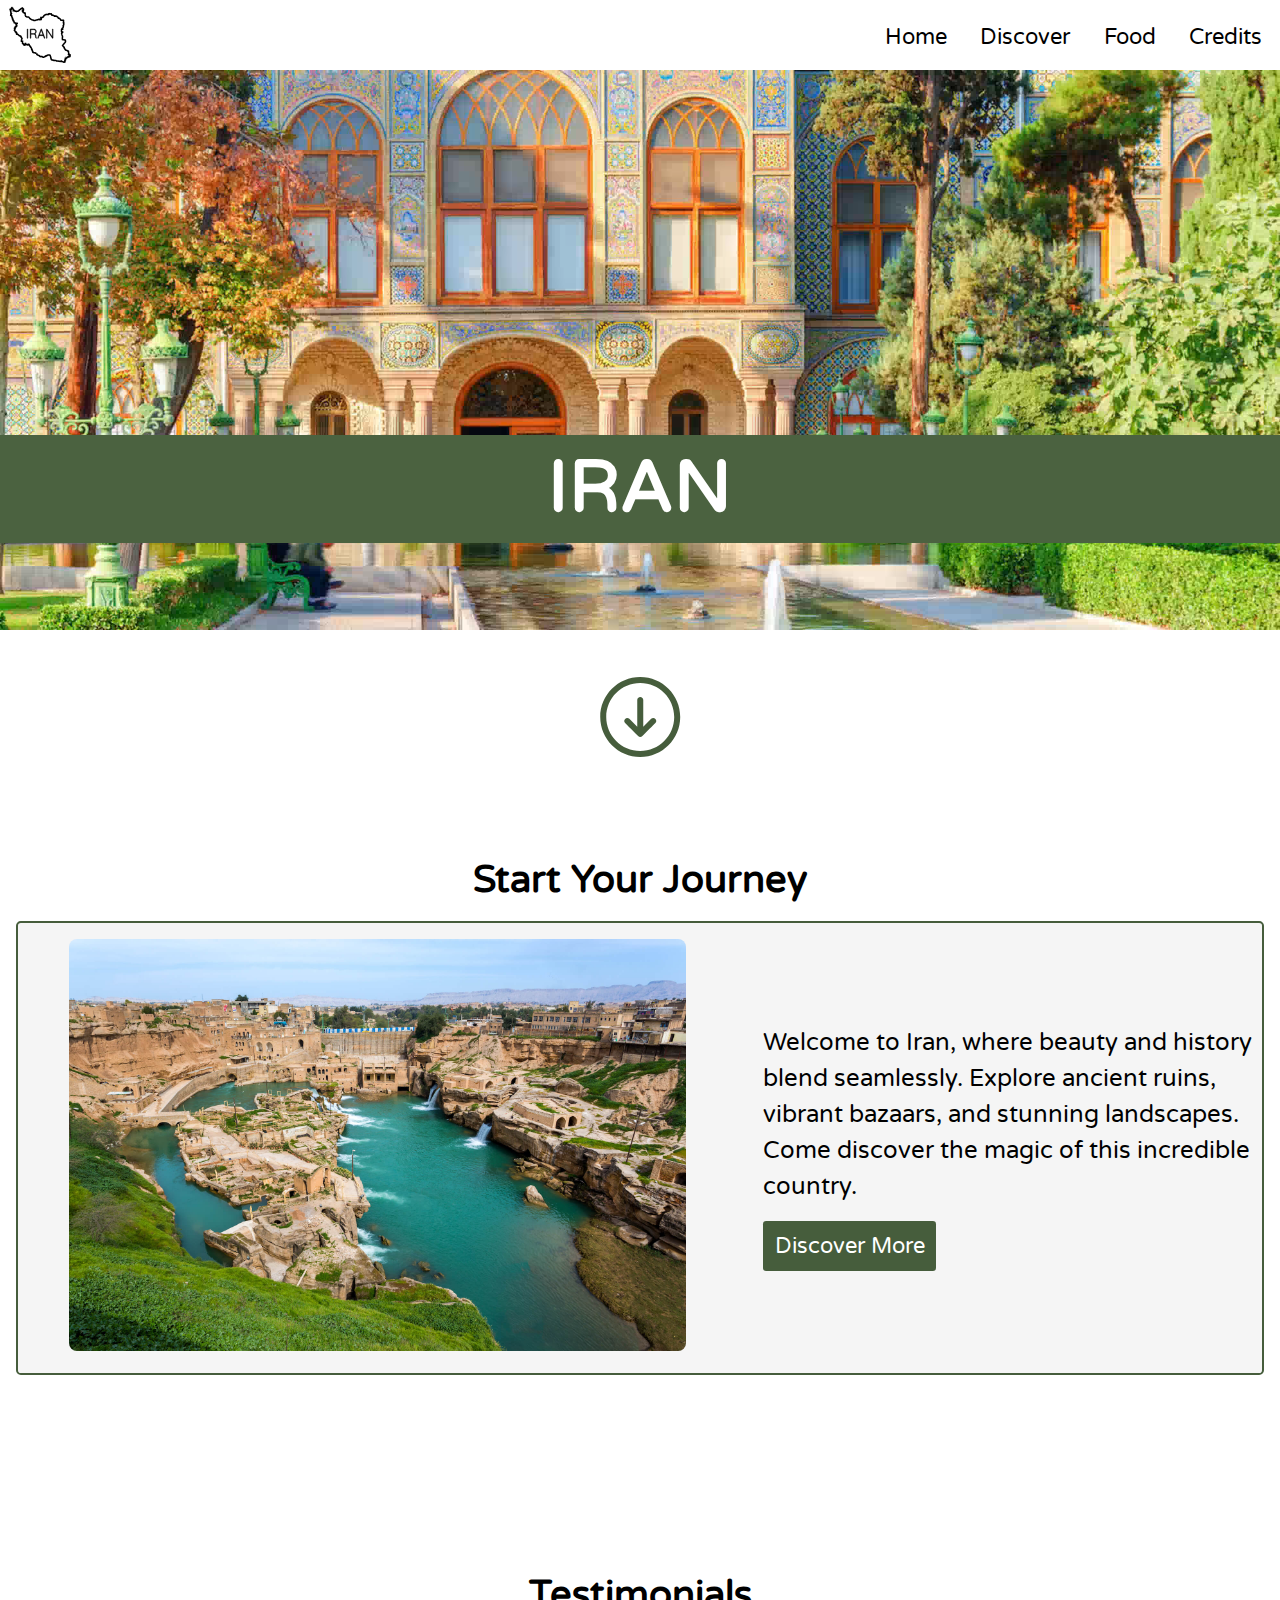
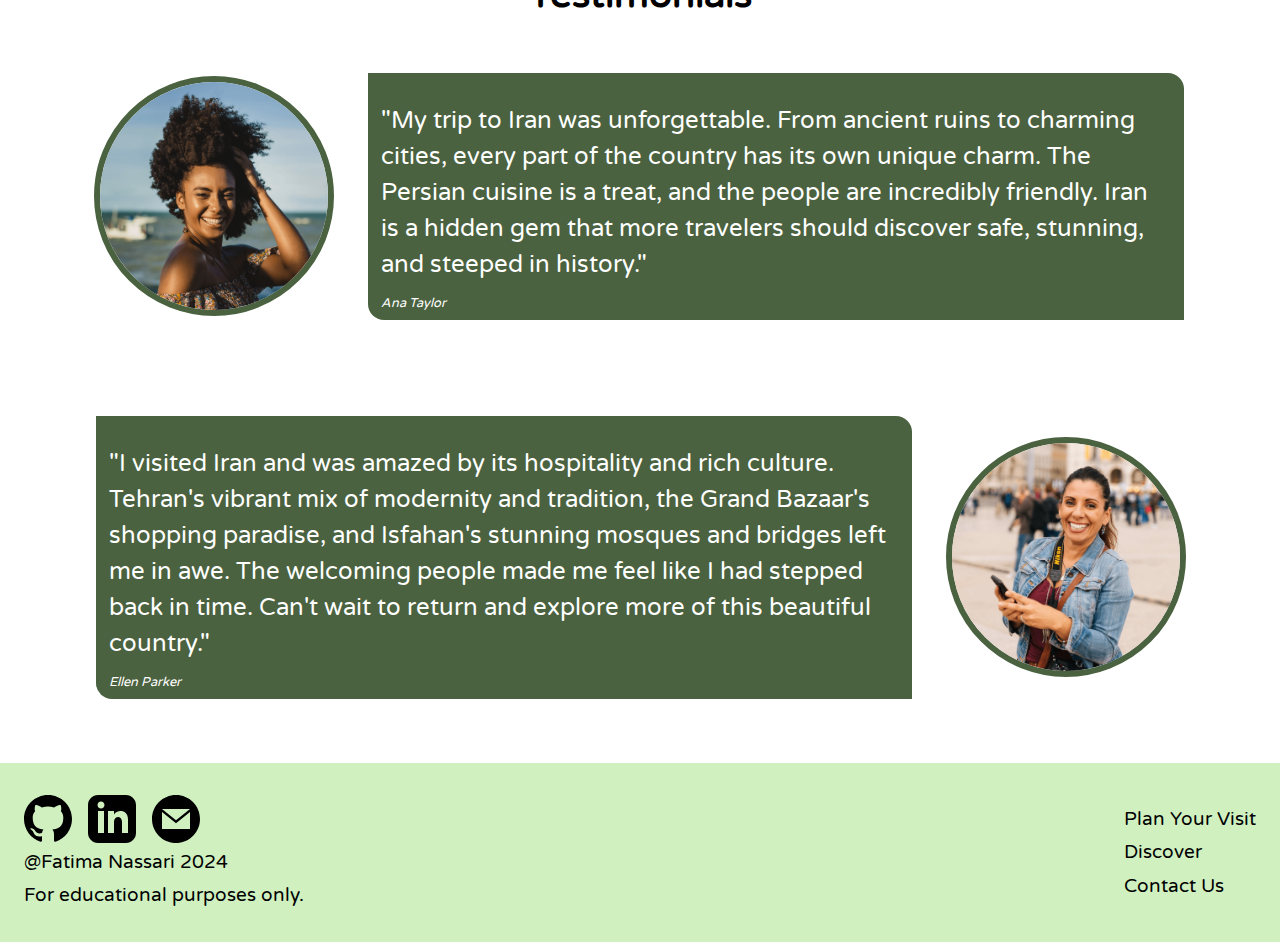
==== index.html @ c4d923c9 "Added styles to different sections" ====
<!DOCTYPE html>
<html lang="en">
    <head>
        <meta charset="UTF-8" />
        <meta name="viewport" content="width=device-width, initial-scale=1.0" />
        <link rel="preconnect" href="https://fonts.googleapis.com" />
        <link rel="preconnect" href="https://fonts.gstatic.com" crossorigin />
        <link
            href="https://fonts.googleapis.com/css2?family=Varela+Round&display=swap"
            rel="stylesheet"
        />

        <link
            rel="apple-touch-icon"
            sizes="180x180"
            href="/apple-touch-icon.png"
        />
        <link
            rel="icon"
            type="image/png"
            sizes="32x32"
            href="/favicon-32x32.png"
        />
        <link
            rel="icon"
            type="image/png"
            sizes="16x16"
            href="/favicon-16x16.png"
        />
        <link rel="manifest" href="/site.webmanifest" />
        <link rel="mask-icon" href="/safari-pinned-tab.svg" color="#000000" />
        <meta name="msapplication-TileColor" content="#da532c" />
        <meta name="theme-color" content="#ffffff" />

        <link rel="stylesheet" href="styles/normalize-fwd.css" />
        <link rel="stylesheet" href="styles/general.css" />
        <link rel="stylesheet" href="styles/style.css" />
        <script src="scripts/script.js " defer></script>
        <title>Iran</title>
    </head>
    <body>
        <header>
            <img src="iran-map-v2.svg" alt="iran map" />
            <nav>
                <button id="menu-toggle">
                    <svg
                        xmlns="http://www.w3.org/2000/svg"
                        width="24"
                        height="24"
                        viewBox="0 0 24 24"
                    >
                        <title>Menu Icon</title>
                        <path
                            d="M12 2c5.514 0 10 4.486 10 10s-4.486 10-10 10-10-4.486-10-10 4.486-10 10-10zm0-2c-6.627 0-12 5.373-12 12s5.373 12 12 12 12-5.373 12-12-5.373-12-12-12zm6 17h-12v-2h12v2zm0-4h-12v-2h12v2zm0-4h-12v-2h12v2z"
                        />
                    </svg>
                </button>
                <ul id="nav-menu">
                    <li><a href="index.html">Home</a></li>
                    <li><a href="discover.html">Discover</a></li>
                    <li><a href="food.html">Food</a></li>
                    <li><a href="credits.html">Credits</a></li>
                </ul>
            </nav>
        </header>
        <main>
            <section class="hero hero-section">
                <h1>IRAN</h1>
                <!-- <img
                    src="media/golestan-palace-resized.jpeg"
                    alt="Golestan palace in Tehran"
                    class="hero-img"
                /> -->
                <video loop autoplay class="hero-media hero-video">
                    <source type="video/mp4" src="media/hero-video.mp4" />
                </video>
                <a href="#summary-section" class="hero-link">
                    <svg
                        clip-rule="evenodd"
                        fill-rule="evenodd"
                        stroke-linejoin="round"
                        stroke-miterlimit="2"
                        viewBox="0 0 24 24"
                        xmlns="http://www.w3.org/2000/svg"
                    >
                        <path
                            d="m2.009 11.998c0-5.518 4.48-9.998 9.998-9.998s9.998 4.48 9.998 9.998c0 5.517-4.48 9.997-9.998 9.997s-9.998-4.48-9.998-9.997zm1.5 0c0 4.69 3.808 8.497 8.498 8.497s8.498-3.807 8.498-8.497-3.808-8.498-8.498-8.498-8.498 3.808-8.498 8.498zm4.716 1.528s1.505 1.501 3.259 3.254c.146.147.338.22.53.22s.384-.073.53-.22c1.754-1.752 3.258-3.254 3.258-3.254.145-.145.217-.335.217-.526 0-.192-.074-.384-.221-.53-.292-.293-.766-.295-1.057-.004l-1.977 1.977v-6.693c0-.414-.336-.75-.75-.75s-.75.336-.75.75v6.693l-1.979-1.978c-.289-.289-.761-.287-1.054.006-.147.147-.221.339-.222.53 0 .191.071.38.216.525z"
                            fill-rule="nonzero"
                        />
                    </svg>
                </a>
            </section>

            <section class="summary-section" id="summary-section">
                <h2>Start Your Journey</h2>
                <article class="introduction">
                    <figure>
                        <img
                            src="media/shushtar-resized.jpeg"
                            alt="Shushtar city in Iran"
                        />
                        <figcaption>
                            <p>
                                Welcome to Iran, where beauty and history blend
                                seamlessly. Explore ancient ruins, vibrant
                                bazaars, and stunning landscapes. Come discover
                                the magic of this incredible country.
                            </p>
                            <a href="discover.html">Discover More</a>
                        </figcaption>
                    </figure>
                </article>
            </section>

            <section class="testimonial-section">
                <h2>Testimonials</h2>
                <article>
                    <img
                        src="media/happy-tourist-near-sea-resized.png"
                        alt="A happy girl with curly black hair near the sea"
                    />
                    <blockquote>
                        <p>
                            "My trip to Iran was unforgettable. From ancient
                            ruins to charming cities, every part of the country
                            has its own unique charm. The Persian cuisine is a
                            treat, and the people are incredibly friendly. Iran
                            is a hidden gem that more travelers should discover
                            safe, stunning, and steeped in history."
                        </p>
                        <cite>Ana Taylor</cite>
                    </blockquote>
                </article>
                <article class="second-testimonial">
                    <img
                        src="media/smiling-woman-resized.png"
                        alt="Smiling woman holding her phone"
                    />
                    <blockquote>
                        <p>
                            "I visited Iran and was amazed by its hospitality
                            and rich culture. Tehran's vibrant mix of modernity
                            and tradition, the Grand Bazaar's shopping paradise,
                            and Isfahan's stunning mosques and bridges left me
                            in awe. The welcoming people made me feel like I had
                            stepped back in time. Can't wait to return and
                            explore more of this beautiful country."
                        </p>
                        <cite>Ellen Parker</cite>
                    </blockquote>
                </article>
            </section>
        </main>
        <footer>
            <div class="icons-copy-right">
                <div class="icons">
                    <svg
                        class="icon"
                        xmlns="http://www.w3.org/2000/svg"
                        width="24"
                        height="24"
                        viewBox="0 0 24 24"
                    >
                        <path
                            d="M12 0c-6.626 0-12 5.373-12 12 0 5.302 3.438 9.8 8.207 11.387.599.111.793-.261.793-.577v-2.234c-3.338.726-4.033-1.416-4.033-1.416-.546-1.387-1.333-1.756-1.333-1.756-1.089-.745.083-.729.083-.729 1.205.084 1.839 1.237 1.839 1.237 1.07 1.834 2.807 1.304 3.492.997.107-.775.418-1.305.762-1.604-2.665-.305-5.467-1.334-5.467-5.931 0-1.311.469-2.381 1.236-3.221-.124-.303-.535-1.524.117-3.176 0 0 1.008-.322 3.301 1.23.957-.266 1.983-.399 3.003-.404 1.02.005 2.047.138 3.006.404 2.291-1.552 3.297-1.23 3.297-1.23.653 1.653.242 2.874.118 3.176.77.84 1.235 1.911 1.235 3.221 0 4.609-2.807 5.624-5.479 5.921.43.372.823 1.102.823 2.222v3.293c0 .319.192.694.801.576 4.765-1.589 8.199-6.086 8.199-11.386 0-6.627-5.373-12-12-12z"
                        />
                    </svg>
                    <svg
                        class="icon"
                        xmlns="http://www.w3.org/2000/svg"
                        width="24"
                        height="24"
                        viewBox="0 0 24 24"
                    >
                        <path
                            d="M19 0h-14c-2.761 0-5 2.239-5 5v14c0 2.761 2.239 5 5 5h14c2.762 0 5-2.239 5-5v-14c0-2.761-2.238-5-5-5zm-11 19h-3v-11h3v11zm-1.5-12.268c-.966 0-1.75-.79-1.75-1.764s.784-1.764 1.75-1.764 1.75.79 1.75 1.764-.783 1.764-1.75 1.764zm13.5 12.268h-3v-5.604c0-3.368-4-3.113-4 0v5.604h-3v-11h3v1.765c1.396-2.586 7-2.777 7 2.476v6.759z"
                        />
                    </svg>
                    <svg
                        class="icon"
                        xmlns="http://www.w3.org/2000/svg"
                        width="24"
                        height="24"
                        viewBox="0 0 24 24"
                    >
                        <path
                            d="M12 .02c-6.627 0-12 5.373-12 12s5.373 12 12 12 12-5.373 12-12-5.373-12-12-12zm6.99 6.98l-6.99 5.666-6.991-5.666h13.981zm.01 10h-14v-8.505l7 5.673 7-5.672v8.504z"
                        />
                    </svg>
                </div>

                <p>@Fatima Nassari 2024</p>
                <p>For educational purposes only.</p>
            </div>
            <nav class="footer-nav">
                <ul>
                    <li>
                        <a href="https://www.expedia.ca/" target="_blank"
                            >Plan Your Visit</a
                        >
                    </li>
                    <li><a href="discover.html">Discover</a></li>
                    <li><a href="discover.html#contact-us">Contact Us</a></li>
                </ul>
            </nav>
        </footer>
    </body>
</html>
---- styles/general.css ----
/* -----------------------Colors--------------------- */
/* 
#025920
#F2E74B
#465D3C
 */

/* ---------------------general styles----------------- */
body {
    font-family: "Varela Round", sans-serif;
    line-height: 1.5;
}

h1 {
    font-size: 3rem;
    font-weight: 800;
}

h2 {
    font-size: 1.5rem;
    font-weight: 700;
    text-align: center;
    margin-bottom: 2rem;
}

h3 {
    font-size: 1.1rem;
    font-weight: 700;
}
p {
    font-size: 1rem;
    font-weight: 400;
}

li {
    list-style: none;
}

figcaption {
    font-size: 0.9rem;
}

@media (min-width: 50em) {
    h1 {
        font-size: 4.5rem;
        font-weight: 900;
    }

    h2 {
        font-size: 2.4rem;
        margin-bottom: 3rem;
    }

    h3 {
        font-size: 2rem;
    }

    p {
        font-size: 1.5rem;
        font-weight: 500;
    }

    figcaption {
        font-size: 1.4rem;
    }
}

/* --------------------------Links------------------------ */
a {
    text-decoration: none;
    color: black;
}
a:visited {
    color: black;
}

a:hover {
    background-color: #d0f0c0;
}

a:focus {
    border: 0.1rem solid black;
}

/* -------------------------Form-------------------------- */
form {
    display: flex;
    gap: 0.5rem;
    flex-direction: column;
    width: 70%;
    align-items: center;
    margin: 0 auto;
}

label,
input,
textarea {
    display: block;
}

@media (min-width: 50em) {
    form {
        width: 100%;
    }
    label,
    input,
    textarea {
        width: 30rem;
    }
}
/* --------------------------Header----------------------- */
header {
    display: flex;
    justify-content: space-between;
    align-items: center;
    padding: 0.2rem 0.5rem;
}
header p {
    z-index: 999;
}

header img {
    width: 2.5rem;
    height: 2.5rem;
}
#menu-toggle {
    border: 0;
    background-color: white;
}

/* #nav-menu {
    display: none;
    height: 0;
    overflow: hidden;
    padding-left: 0;
    padding-right: 0.5rem;
    transition: height 0.5s ease;
}

#nav-menu.toggled {
    display: block;
    position: absolute;
    text-align: right;
    top: 2.79rem;
    height: 6.5rem;
    left: 0;
    right: 0;
    width: 100%;
    z-index: 200;
    background-color: white;
} */

#nav-menu {
    position: fixed;
    right: -100%;
    top: 1.85rem;
    transition: right 0.3s ease;
    padding: 0 0.3rem;
}

#menu-toggle svg {
    border: 1px;
}

#nav-menu.toggled {
    right: 0;
    background-color: white;
    z-index: 200;
}

#nav-menu li {
    margin-bottom: 0.3rem;
}

@media (min-width: 50em) {
    #menu-toggle {
        display: none;
    }

    #nav-menu {
        display: flex;
        gap: 0.5rem;
        position: absolute;
        top: 0;
        right: 0;
        padding: 0.3rem;
    }

    #nav-menu a {
        font-size: 1.4rem;
        padding: 0.4rem 0.8rem;
        /* border: 0.1rem solid black; */
        border-radius: 5%;
    }

    header img {
        width: 4rem;
        height: 4rem;
    }
}

/* ------------------------Hero Section------------- */
.hero {
    position: relative;
}

/* -------------------------Footer------------------- */
footer {
    display: flex;
    padding: 1rem 0.5rem;
    justify-content: space-between;
    align-items: center;
    gap: 0.5rem;
    background-color: #d0f0c0;
    font-size: 1rem;
}
.icons {
    display: flex;
    gap: 0.5rem;
}

.icons-copy-right {
    display: flex;
    flex-direction: column;
    gap: 0.3rem;
}

.icons-copy-right p {
    margin: 0;
}

.footer-nav ul {
    margin: 0;
    padding-left: 0;
    display: flex;
    flex-direction: column;
    gap: 0.3rem;
}

@media (min-width: 50em) {
    footer {
        padding: 2rem 1.5rem;
        font-size: 1.2rem;
    }
    footer p {
        font-size: 1.2rem;
    }
    .icons {
        gap: 1rem;
    }

    .icon {
        width: 3rem;
        height: 3rem;
    }
}
---- styles/style.css ----
/* index.html
 -------------------------------------------------------*/

/* ---------------------general styles----------------- */
body {
}

h1 {
}

p {
}

li {
}

/* --------------------------Links------------------------ */
a {
}

/* ---------------------------Main------------------------- */

/* ------------------Hero-Section----------------- */
.hero-video {
    max-height: 25rem;
    width: 100%;
    object-fit: cover;
}
.hero-section h1 {
    color: white;
    position: absolute;
    left: 0;
    right: 0;
    top: 28%;
    background-color: #4b6240;
    text-align: center;
    z-index: 100;
    backdrop-filter: blur(0.09rem);

    /* background-color: white; */
}
.hero-link {
    display: block;
    width: 30%;
    margin: 2rem auto 3rem;
    text-align: center;
    transition: all 0.5 ease-in-out;
    color: #4b6240;
}

.hero-link svg {
    width: 4rem;
    height: 4rem;
    fill: #465d3c;
}
.hero-link:focus {
    border: none;
}

.hero-link:hover {
    transform: scale(1.3);
    background-color: white;
}

@media (min-width: 25) {
    .hero-section h1 {
        top: 60%;
    }
}
@media (min-width: 50em) {
    .hero-section {
        margin-bottom: 5rem;
    }
    .hero-video {
        max-height: 35rem;
    }

    .hero-section h1 {
        top: 45%;
    }

    .hero-link {
        margin-bottom: 4rem;
    }
    .hero-link svg {
        width: 6rem;
        height: 6rem;
        width: 60%;
    }
}

/* ----------------------Summary-Section----------------- */
.summary-section {
    margin: 2rem auto;
    margin-bottom: 5rem;
    padding: 0 1rem;
}

.summary-section h2 {
    margin-bottom: 0.7rem;
    text-align: center;
}

.introduction {
    background-color: #f5f5f5;
    padding: 0.5rem 0;
    border: 0.15rem solid #465d3c;
    border-radius: 0.3rem;
}

.introduction img {
    display: block;
    object-fit: cover;
    max-height: 20rem;
    border-radius: 0.5rem;
    margin: 0 auto 0.4rem;
}

.introduction a {
    background-color: #465d3c;
    padding: 0.5rem 0.7rem;
    border-radius: 0.2rem;
    color: white;
    width: fit-content;
}

.introduction a:hover {
    background-color: white;
    color: #025920;
}

@media (min-width: 50em) {
    .summary-section {
        margin: 4rem 0 12rem 0;
    }

    .introduction figure {
        display: flex;
        justify-content: space-around;
        align-items: center;
        gap: 2rem;
        margin: 0;
        padding: 0.5rem 0.3rem;
    }

    .introduction img {
        width: 50%;
        max-height: 40rem;
    }
    .introduction figcaption {
        width: 40%;
        display: flex;
        flex-direction: column;
    }

    .introduction p {
        margin: 0;
        margin-bottom: 1rem;
    }
}

/* ---------------------Testimonial-Section--------------- */

.testimonial-section {
    margin: 0 1rem;
}

.testimonial-section h2 {
    margin-bottom: 0.5rem;
}

.testimonial-section article {
    padding: 1rem 0;
    border-radius: 1rem;
    margin: 1rem auto;
}

.testimonial-section img {
    width: 10rem;
    border: #4b6240 0.4rem solid;
    border-radius: 50%;
    display: block;
    margin: 0 auto;
}

.testimonial-section blockquote {
    color: white;
    background-color: #4b6240;
    border-top-right-radius: 1rem;
    border-bottom-left-radius: 1rem;
    padding: 0.4rem 0.8rem;
    font-size: 0.8rem;
    margin: 1rem 0.1rem;
}

.testimonial-section p {
    margin-bottom: 0.7rem;
}

@media (min-width: 50em) {
    .testimonial-section article {
        padding: 1rem;
        display: flex;
        justify-content: space-evenly;
        align-items: center;
        gap: 2rem;
        width: 90%;
        margin-bottom: 2rem;
    }

    .second-testimonial {
        flex-direction: row-reverse;
    }

    .testimonial-section img {
        width: 15rem;
        height: 15rem;
    }
}

/* discover.html
 ------------------------------------------------------------*/
/* ---------------------------Main------------------------- */

/* ------------------Hero-Section----------------- */
.discover-hero {
    margin-bottom: 3rem;
}
.discover-img {
    max-height: 25rem;
    width: 100%;
    object-fit: cover;
    filter: brightness(60%);
}

.discover-text {
    position: absolute;
    left: 0;
    right: 0;
    bottom: 2%;
    color: white;
    z-index: 150;
    text-align: center;
    margin: 0 auto;
}

.discover-text h1 {
    margin-bottom: auto;
    margin-top: 0;
}

.discover-text p {
    margin-top: 0;
    margin-bottom: 0;
}

@media (min-width: 50em) {
    .discover-hero {
        margin-bottom: 9rem;
    }

    .discover-img {
        max-height: 37rem;
    }
    .discover-text {
        text-align: center;
        margin: 0 auto;
    }
}
/* ---------------------Dicover-Destinations--------------- */
.discover-destinations {
    margin-bottom: 2rem;
}
.discover-destinations h2 {
    margin-bottom: 0;
}

.destination-menu {
    width: 70%;
    margin: 0 auto 1.5rem;
}

.destination-menu ul {
    padding-left: 0;
    display: flex;
    justify-content: space-evenly;
    align-items: center;
}
.destination-menu a {
    border: 0.1rem solid black;
    padding: 0.4rem 0.4rem;
    border-radius: 0.3rem;
}

#destination-img {
    display: block;
    padding: 0 1rem;
    max-width: 20rem;
    margin: 2rem auto;
    border-radius: 3%;
}

.discover-destinations article {
    margin: 0 auto;
}

.accordion {
}

.panel {
    display: none;
    overflow: hidden;
}

.discover-figure {
    padding: 1rem;
    border: 0.1rem solid black;
    border-radius: 0.2rem;
    margin-bottom: 1rem;
}

.discover-figure img {
    display: block;
    max-height: 20rem;
    width: 100%;
    object-fit: cover;
    margin: 0 auto 0.5rem;
}

.discover-figure h3 {
    margin-bottom: 0.2rem;
}

@media (min-width: 50em) {
    .discover-destinations h2 {
        margin-bottom: 3rem;
    }

    .destination-menu {
        width: 50%;
        margin: 0 auto 4rem;
        font-size: 1.3rem;
    }

    .destination-menu a {
        padding: 1rem 1.6rem;
        border-radius: 0.5rem;
    }

    #destination-img {
        max-width: 40rem;
    }
}
/* -------------------------Form-Section------------------- */
.contact-us {
    margin: 0 auto;
    padding: 1rem 2rem;
}
.contact-us h2 {
    margin-bottom: 0;
}

/* food.html
 ------------------------------------------------------------*/
/* ---------------------------Main------------------------- */

/* ------------------Hero-Section----------------- */
.food-img {
    max-height: 25rem;
    width: 100%;
    object-fit: cover;
    filter: brightness(50%);
}

.food-hero h1 {
    position: absolute;
    left: 0;
    right: 0;
    bottom: 0;
    text-align: center;
    z-index: 150;
    color: white;
}

@media (min-width: 50em) {
    .food-hero {
        margin-bottom: 9rem;
    }

    .food-img {
        max-height: 37rem;
    }
}

/* ---------------------Dicover-Foods--------------- */
.food-article figure {
    margin-bottom: 1.7rem;
    border-bottom: 0.1rem solid black;
    padding-bottom: 1.3rem;
}

.food-article img {
    transition: all 0.4s ease-in-out;
    display: block;
    max-height: 20rem;
    width: 100%;
    object-fit: cover;
    margin: 0 auto;
    border-radius: 0.5rem;
}

.food-article img:hover {
    transform: scale(1.1);
}

.food-article h3 {
    margin-bottom: 0.2rem;
    margin-top: 0.7rem;
}

/* @media (min-width: 50) {
    .food-article {
        display: grid;
        grid-template-columns: repeat(3, 1fr);
    }
} */

@media (min-width: 50em) {
    .food-article {
        display: grid;
        grid-template-columns: repeat(2, 1fr);
    }

    .food-article figure {
        border-bottom: none;
        background-color: #f5f5f5;
        border: 0.15rem solid #4b6240;
        border-radius: 2%;
        padding: 0.5rem;
    }

    .food-article img {
        max-height: 30rem;
    }
}

@media (min-width: 75em) {
    .food-article {
        display: grid;
        grid-template-columns: repeat(3, 1fr);
    }

    .food-article figure {
        padding: 0.5rem 1rem;
    }
}

/* credits.html ------------------------------------------------------------*/ /* ---------------------------Main------------------------- */ /* ------------------Hero-Section----------------- */
.credits-hero {
    margin-bottom: 3rem;
}
.credits-img {
    max-height: 25rem;
    width: 100%;
    object-fit: cover;
}

.credits-hero h1 {
    position: absolute;
    left: 0;
    right: 0;
    bottom: 0;
    text-align: center;
    z-index: 300;
}

/* ------------------------Table-Section--------------- */
.credit-table h2 {
    margin-bottom: 0;
}

.credit-table h3 {
    text-align: center;
    margin-top: 0;
}

.table-article {
    padding: 1rem 1rem;
}

table {
    margin: 0 auto;
}

table,
th,
td {
    border: 0.1rem solid black;
    border-collapse: collapse;
    text-align: center;
}

th,
td {
    padding: 0.2rem 0.4rem;
}
thead {
    text-align: center;
}
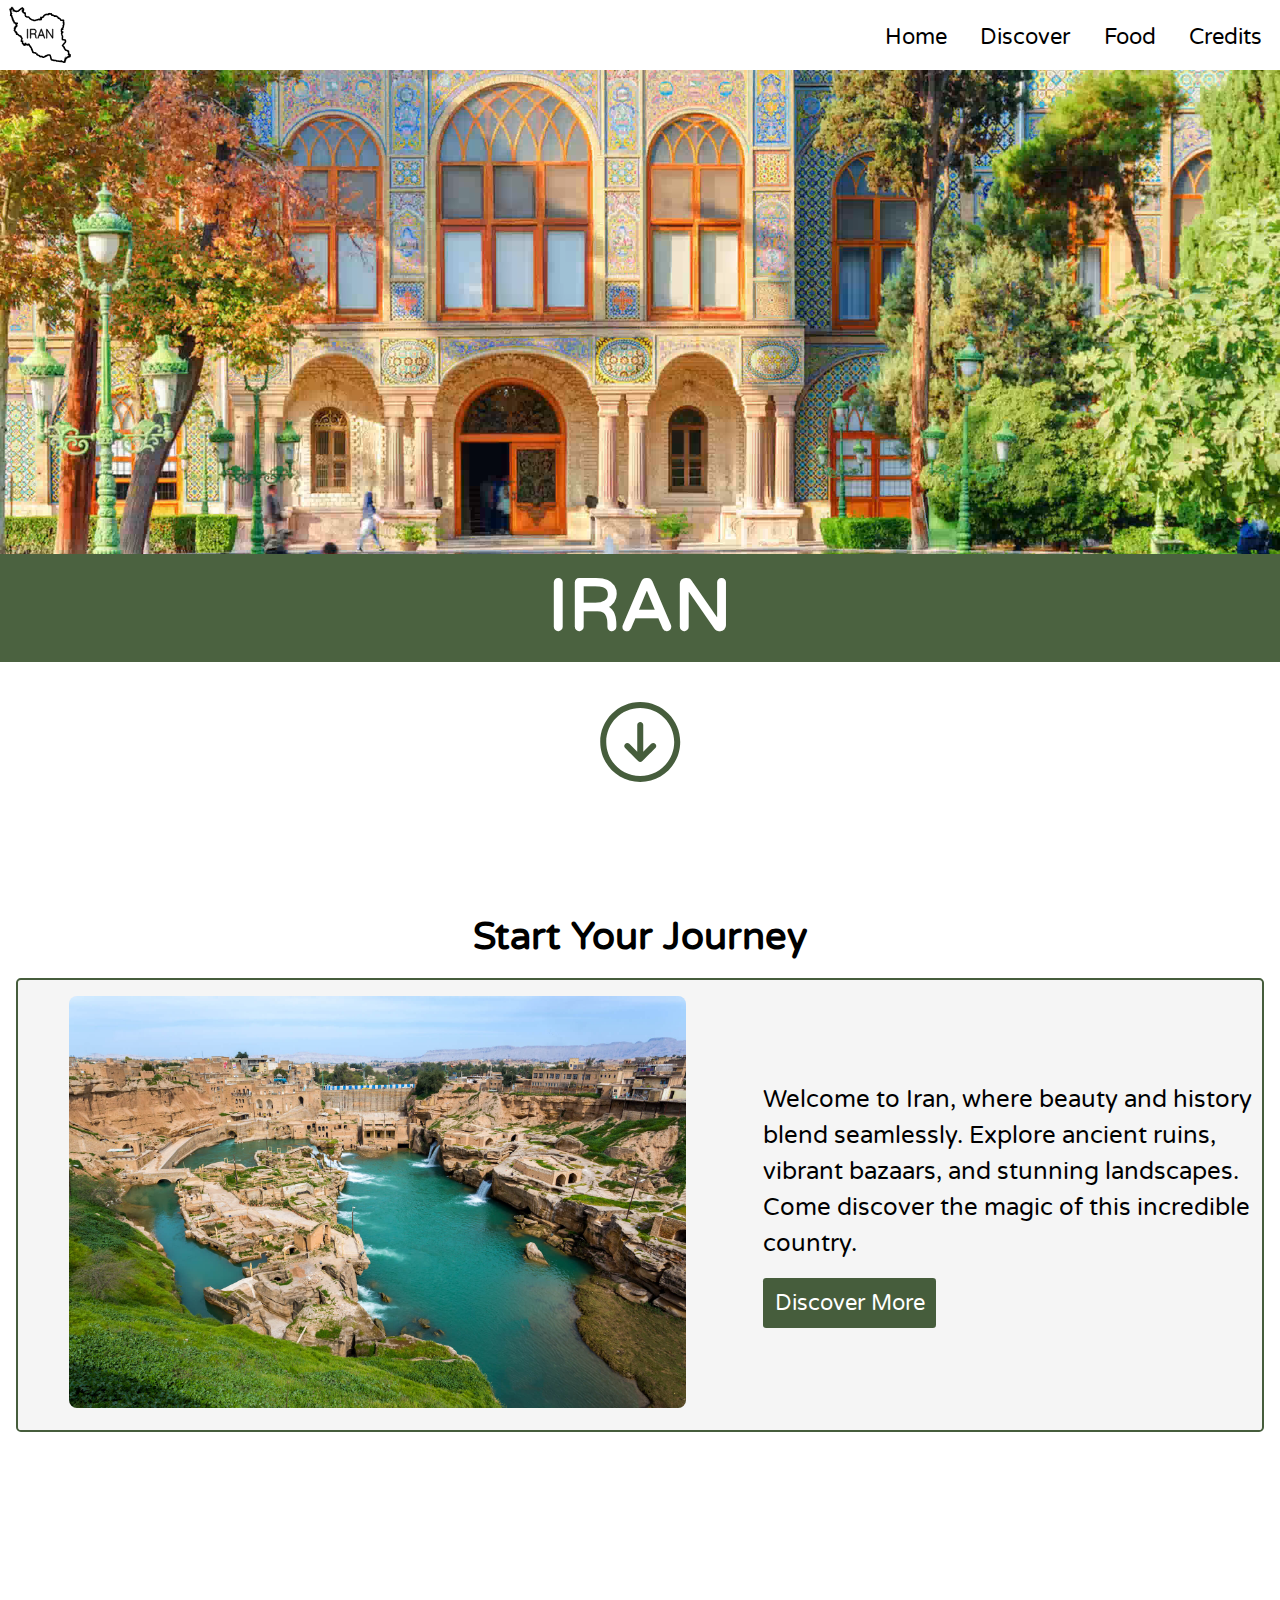
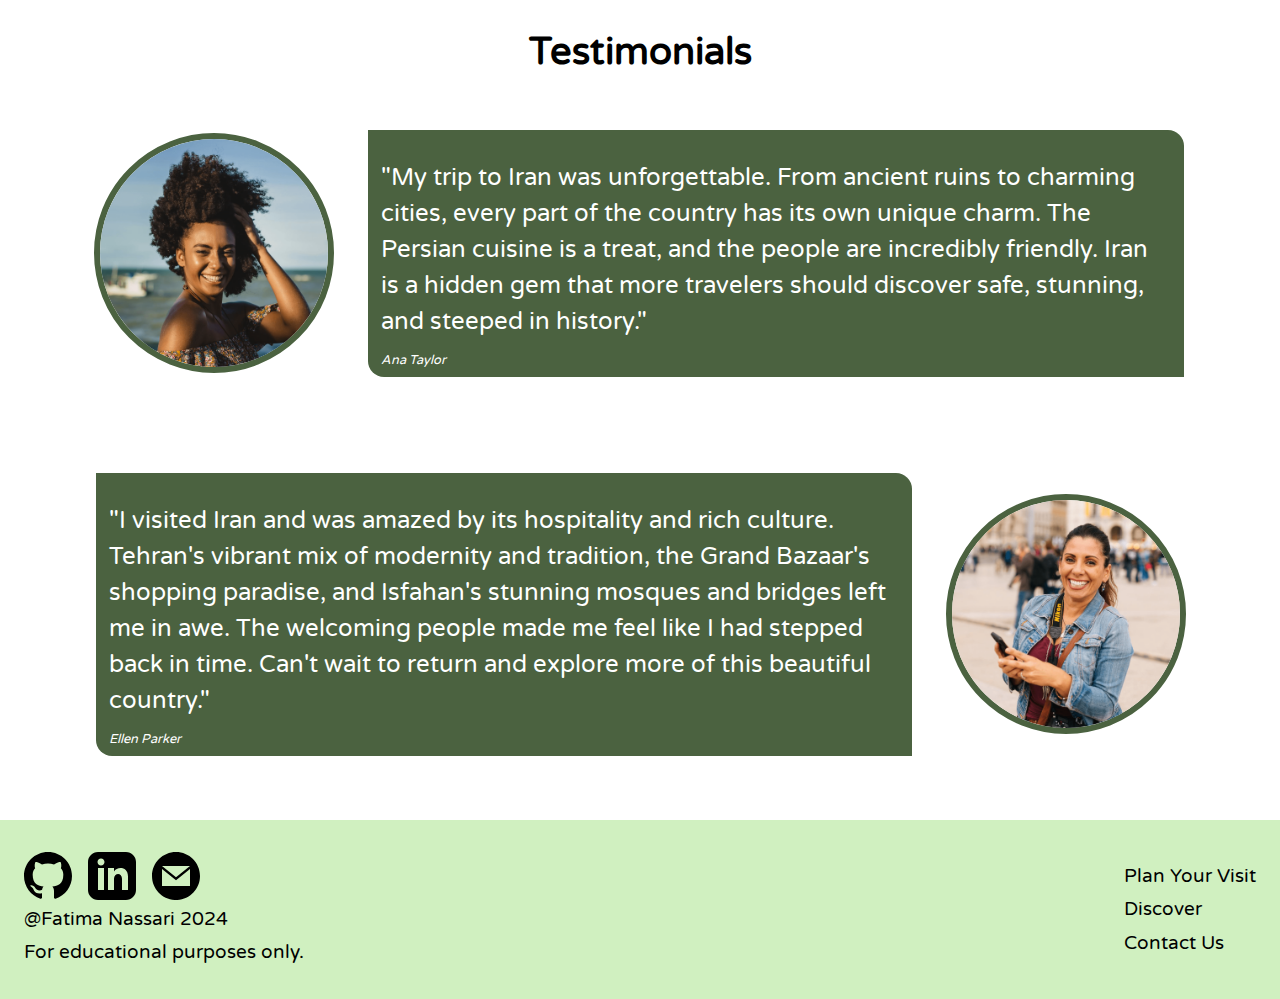
==== commit f51884df: "Styled the banners and discover page" ====
--- a/index.html
+++ b/index.html
@@ -39,6 +39,7 @@
         <title>Iran</title>
     </head>
     <body>
+        <a href="#site-main" class="screen-reader-text">skip to content</a>
         <header>
             <img src="iran-map-v2.svg" alt="iran map" />
             <nav>
@@ -63,17 +64,19 @@
                 </ul>
             </nav>
         </header>
-        <main>
+        <main id="site-main">
             <section class="hero hero-section">
-                <h1>IRAN</h1>
-                <!-- <img
+                <div>
+                    <h1>IRAN</h1>
+                    <!-- <img
                     src="media/golestan-palace-resized.jpeg"
                     alt="Golestan palace in Tehran"
                     class="hero-img"
                 /> -->
-                <video loop autoplay class="hero-media hero-video">
-                    <source type="video/mp4" src="media/hero-video.mp4" />
-                </video>
+                    <video loop autoplay class="hero-media hero-video">
+                        <source type="video/mp4" src="media/hero-video.mp4" />
+                    </video>
+                </div>
                 <a href="#summary-section" class="hero-link">
                     <svg
                         clip-rule="evenodd"
--- a/styles/style.css
+++ b/styles/style.css
@@ -21,17 +21,24 @@
 /* ---------------------------Main------------------------- */
 
 /* ------------------Hero-Section----------------- */
+.hero-section div {
+    display: block;
+    overflow: hidden;
+    position: relative;
+    max-height: 25rem;
+}
 .hero-video {
-    max-height: 25rem;
     width: 100%;
+    height: 100%;
     object-fit: cover;
 }
 .hero-section h1 {
+    margin: 0;
     color: white;
     position: absolute;
     left: 0;
     right: 0;
-    top: 28%;
+    bottom: 0;
     background-color: #4b6240;
     text-align: center;
     z-index: 100;
@@ -62,21 +69,14 @@
     background-color: white;
 }
 
-@media (min-width: 25) {
-    .hero-section h1 {
-        top: 60%;
-    }
-}
-@media (min-width: 50em) {
+@media (min-width: 50em) {
+    .hero-section div {
+        height: 37rem;
+        max-height: 37rem;
+    }
+
     .hero-section {
-        margin-bottom: 5rem;
-    }
-    .hero-video {
-        max-height: 35rem;
-    }
-
-    .hero-section h1 {
-        top: 45%;
+        margin-bottom: 7rem;
     }
 
     .hero-link {
@@ -224,7 +224,7 @@
 
 /* ------------------Hero-Section----------------- */
 .discover-hero {
-    margin-bottom: 3rem;
+    margin-bottom: 4rem;
 }
 .discover-img {
     max-height: 25rem;
@@ -269,10 +269,10 @@
 }
 /* ---------------------Dicover-Destinations--------------- */
 .discover-destinations {
-    margin-bottom: 2rem;
+    margin: 2rem auto;
 }
 .discover-destinations h2 {
-    margin-bottom: 0;
+    margin-bottom: 1rem;
 }
 
 .destination-menu {
@@ -280,31 +280,19 @@
     margin: 0 auto 1.5rem;
 }
 
-.destination-menu ul {
-    padding-left: 0;
-    display: flex;
-    justify-content: space-evenly;
-    align-items: center;
-}
-.destination-menu a {
-    border: 0.1rem solid black;
-    padding: 0.4rem 0.4rem;
-    border-radius: 0.3rem;
-}
-
-#destination-img {
-    display: block;
-    padding: 0 1rem;
-    max-width: 20rem;
-    margin: 2rem auto;
-    border-radius: 3%;
-}
-
 .discover-destinations article {
     margin: 0 auto;
 }
 
 .accordion {
+    width: 90%;
+    height: 3rem;
+    color: white;
+    background-color: #4b6240;
+    border: none;
+    border-radius: 0.2rem;
+    margin: 0.5rem 1rem;
+    transition: 0.4s;
 }
 
 .panel {
@@ -336,19 +324,9 @@
         margin-bottom: 3rem;
     }
 
-    .destination-menu {
-        width: 50%;
-        margin: 0 auto 4rem;
-        font-size: 1.3rem;
-    }
-
-    .destination-menu a {
-        padding: 1rem 1.6rem;
-        border-radius: 0.5rem;
-    }
-
-    #destination-img {
-        max-width: 40rem;
+    .panel {
+        display: grid;
+        grid-template-columns: repeat(2, 1fr);
     }
 }
 /* -------------------------Form-Section------------------- */
@@ -463,6 +441,7 @@
     max-height: 25rem;
     width: 100%;
     object-fit: cover;
+    filter: brightness(55%);
 }
 
 .credits-hero h1 {
@@ -472,8 +451,18 @@
     bottom: 0;
     text-align: center;
     z-index: 300;
-}
-
+    color: white;
+}
+
+@media (min-width: 50em) {
+    .credits-hero {
+        margin-bottom: 7rem;
+    }
+
+    .credits-img {
+        max-height: 37rem;
+    }
+}
 /* ------------------------Table-Section--------------- */
 .credit-table h2 {
     margin-bottom: 0;
@@ -507,3 +496,24 @@
 thead {
     text-align: center;
 }
+
+@media (min-width: 50em) {
+    .credit-table {
+        display: grid;
+        grid-template-columns: repeat(2, 1fr);
+        place-items: center;
+        gap: 3rem;
+    }
+    .credit-table h2 {
+        grid-column: 1/-1;
+        margin-bottom: 1.5rem;
+    }
+
+    .table-1 {
+        justify-self: right;
+    }
+
+    .table-2 {
+        justify-self: left;
+    }
+}
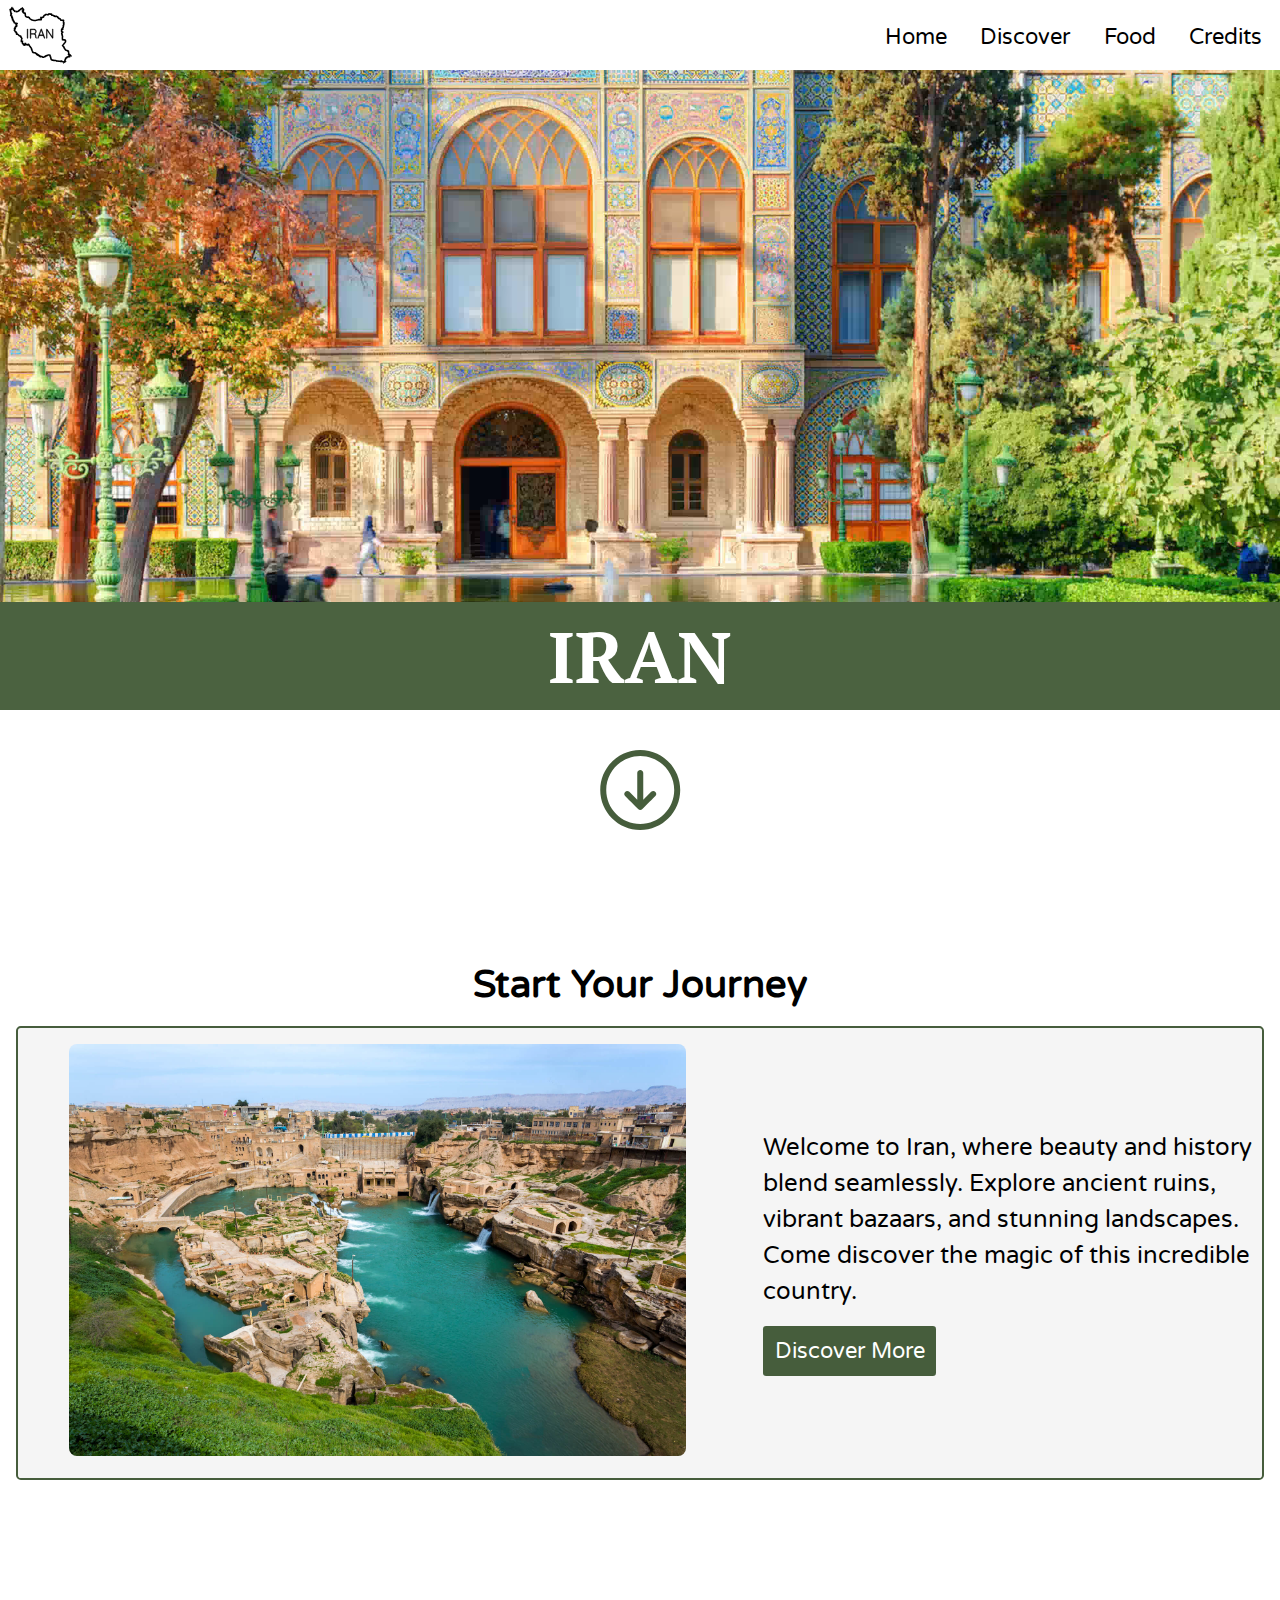
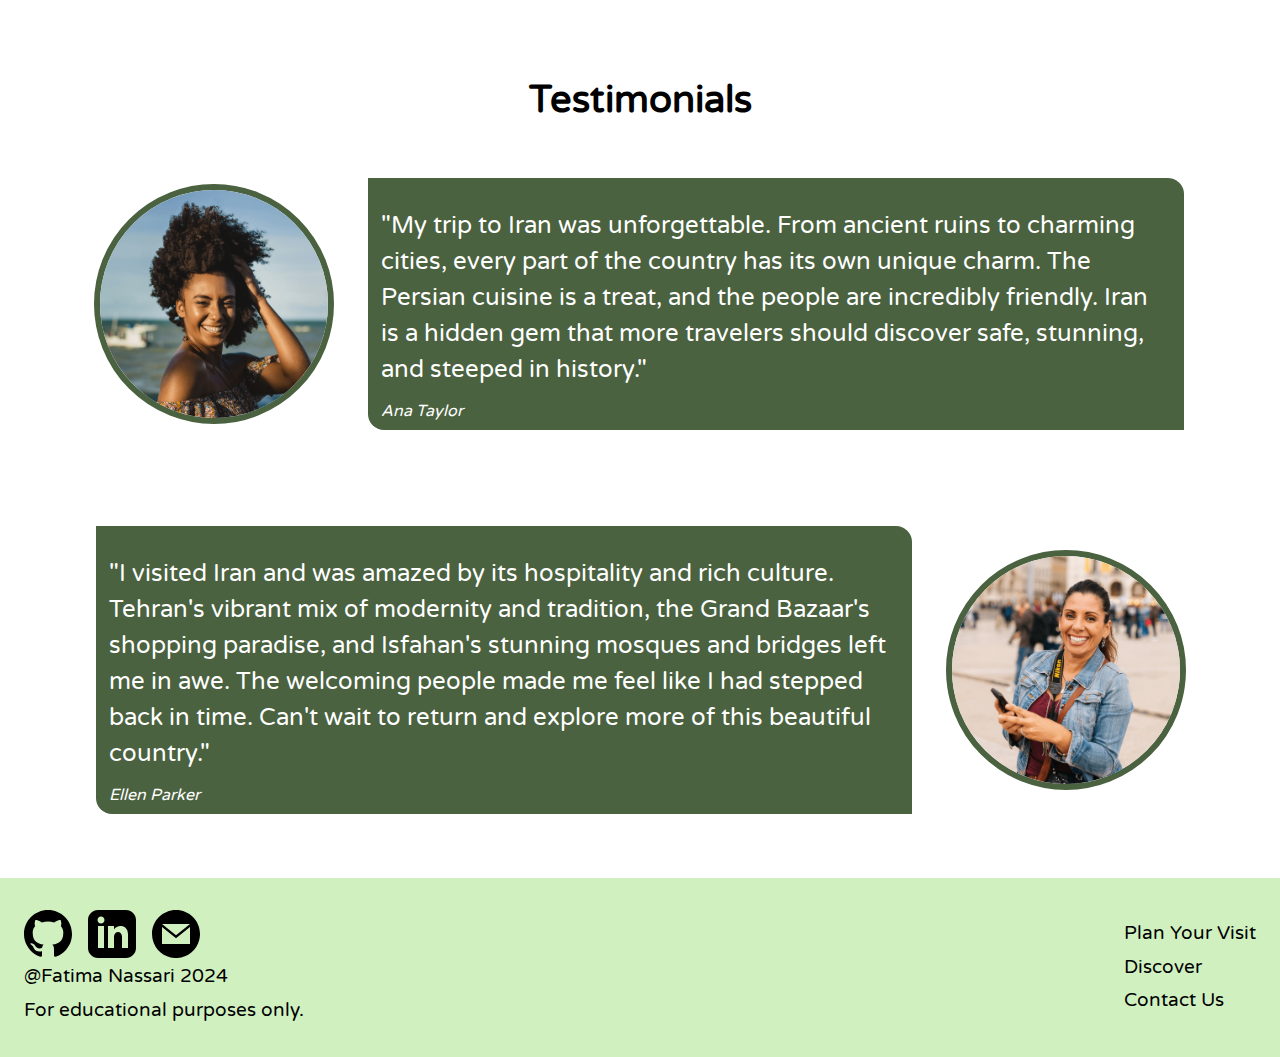
==== commit 6e15d9c2: "Added the favicon and styled the discover page" ====
--- a/index.html
+++ b/index.html
@@ -9,6 +9,12 @@
             href="https://fonts.googleapis.com/css2?family=Varela+Round&display=swap"
             rel="stylesheet"
         />
+        <link rel="preconnect" href="https://fonts.googleapis.com" />
+        <link rel="preconnect" href="https://fonts.gstatic.com" crossorigin />
+        <link
+            href="https://fonts.googleapis.com/css2?family=PT+Serif:ital,wght@0,400;0,700;1,400;1,700&display=swap"
+            rel="stylesheet"
+        />
 
         <link
             rel="apple-touch-icon"
@@ -28,9 +34,11 @@
             href="/favicon-16x16.png"
         />
         <link rel="manifest" href="/site.webmanifest" />
-        <link rel="mask-icon" href="/safari-pinned-tab.svg" color="#000000" />
+        <link rel="mask-icon" href="/safari-pinned-tab.svg" color="#346978" />
         <meta name="msapplication-TileColor" content="#da532c" />
         <meta name="theme-color" content="#ffffff" />
+        <link rel="icon" type="image/svg+xml" href="favicon.svg" />
+        <link rel="icon" type="image/png" href="favicon.png" />
 
         <link rel="stylesheet" href="styles/normalize-fwd.css" />
         <link rel="stylesheet" href="styles/general.css" />
@@ -68,11 +76,6 @@
             <section class="hero hero-section">
                 <div>
                     <h1>IRAN</h1>
-                    <!-- <img
-                    src="media/golestan-palace-resized.jpeg"
-                    alt="Golestan palace in Tehran"
-                    class="hero-img"
-                /> -->
                     <video loop autoplay class="hero-media hero-video">
                         <source type="video/mp4" src="media/hero-video.mp4" />
                     </video>
--- a/styles/general.css
+++ b/styles/general.css
@@ -12,8 +12,9 @@
 }
 
 h1 {
+    font-family: "PT Serif", serif;
     font-size: 3rem;
-    font-weight: 800;
+    font-weight: 600;
 }
 
 h2 {
@@ -204,6 +205,37 @@
     position: relative;
 }
 
+.hero-text {
+    position: absolute;
+    left: 0;
+    right: 0;
+    bottom: 2%;
+    color: white;
+    z-index: 150;
+    text-align: center;
+    margin: 0 auto;
+}
+
+.hero-text h1 {
+    margin-bottom: auto;
+    margin-top: 0;
+}
+
+.hero-text p {
+    margin-top: 0;
+    margin-bottom: 0;
+}
+
+@media (min-width: 50em) {
+    .hero-text {
+        text-align: center;
+        margin: 0 auto;
+    }
+
+    .hero-text p {
+        font-size: 1.8rem;
+    }
+}
 /* -------------------------Footer------------------- */
 footer {
     display: flex;
--- a/styles/style.css
+++ b/styles/style.css
@@ -71,8 +71,8 @@
 
 @media (min-width: 50em) {
     .hero-section div {
-        height: 37rem;
-        max-height: 37rem;
+        height: 40rem;
+        max-height: 40rem;
     }
 
     .hero-section {
@@ -216,6 +216,9 @@
         width: 15rem;
         height: 15rem;
     }
+    cite {
+        font-size: 1rem;
+    }
 }
 
 /* discover.html
@@ -233,27 +236,6 @@
     filter: brightness(60%);
 }
 
-.discover-text {
-    position: absolute;
-    left: 0;
-    right: 0;
-    bottom: 2%;
-    color: white;
-    z-index: 150;
-    text-align: center;
-    margin: 0 auto;
-}
-
-.discover-text h1 {
-    margin-bottom: auto;
-    margin-top: 0;
-}
-
-.discover-text p {
-    margin-top: 0;
-    margin-bottom: 0;
-}
-
 @media (min-width: 50em) {
     .discover-hero {
         margin-bottom: 9rem;
@@ -261,10 +243,6 @@
 
     .discover-img {
         max-height: 37rem;
-    }
-    .discover-text {
-        text-align: center;
-        margin: 0 auto;
     }
 }
 /* ---------------------Dicover-Destinations--------------- */
@@ -277,32 +255,29 @@
 
 .destination-menu {
     width: 70%;
-    margin: 0 auto 1.5rem;
-}
-
+    margin: 0 auto;
+}
+
+.destination-menu ul {
+    display: flex;
+    gap: 1rem;
+    padding-left: 0;
+    justify-content: center;
+}
+
+.destination-menu a {
+    padding: 0.2rem 0.5rem;
+    background-color: #4b6240;
+    color: white;
+    border-radius: 0.4rem;
+}
 .discover-destinations article {
     margin: 0 auto;
 }
 
-.accordion {
-    width: 90%;
-    height: 3rem;
-    color: white;
-    background-color: #4b6240;
-    border: none;
-    border-radius: 0.2rem;
-    margin: 0.5rem 1rem;
-    transition: 0.4s;
-}
-
-.panel {
-    display: none;
-    overflow: hidden;
-}
-
 .discover-figure {
     padding: 1rem;
-    border: 0.1rem solid black;
+    border: 0.1rem solid #4b6240;
     border-radius: 0.2rem;
     margin-bottom: 1rem;
 }
@@ -324,9 +299,27 @@
         margin-bottom: 3rem;
     }
 
-    .panel {
+    .discover-destinations article {
         display: grid;
         grid-template-columns: repeat(2, 1fr);
+        margin-bottom: 3rem;
+    }
+
+    .destination-menu {
+        margin-bottom: 2rem;
+    }
+    .destination-menu ul {
+        margin: 0 auto;
+        width: 70%;
+        justify-content: space-evenly;
+    }
+
+    .destination-menu a {
+        font-size: 1.2rem;
+        padding: 1rem 2rem;
+        background-color: #4b6240;
+        color: white;
+        border-radius: 0.4rem;
     }
 }
 /* -------------------------Form-Section------------------- */
@@ -350,7 +343,7 @@
     filter: brightness(50%);
 }
 
-.food-hero h1 {
+/* .food-hero h1 {
     position: absolute;
     left: 0;
     right: 0;
@@ -358,7 +351,7 @@
     text-align: center;
     z-index: 150;
     color: white;
-}
+} */
 
 @media (min-width: 50em) {
     .food-hero {
@@ -433,7 +426,8 @@
     }
 }
 
-/* credits.html ------------------------------------------------------------*/ /* ---------------------------Main------------------------- */ /* ------------------Hero-Section----------------- */
+/* credits.html ------------------------------------------------------------*/
+/* ---------------------------Main------------------------- */ /* ------------------Hero-Section----------------- */
 .credits-hero {
     margin-bottom: 3rem;
 }
@@ -444,16 +438,6 @@
     filter: brightness(55%);
 }
 
-.credits-hero h1 {
-    position: absolute;
-    left: 0;
-    right: 0;
-    bottom: 0;
-    text-align: center;
-    z-index: 300;
-    color: white;
-}
-
 @media (min-width: 50em) {
     .credits-hero {
         margin-bottom: 7rem;
@@ -464,6 +448,10 @@
     }
 }
 /* ------------------------Table-Section--------------- */
+.credit-table {
+    background-color: #f5f5f5;
+    margin-bottom: 2rem;
+}
 .credit-table h2 {
     margin-bottom: 0;
 }
@@ -503,6 +491,7 @@
         grid-template-columns: repeat(2, 1fr);
         place-items: center;
         gap: 3rem;
+        margin-bottom: 4rem;
     }
     .credit-table h2 {
         grid-column: 1/-1;
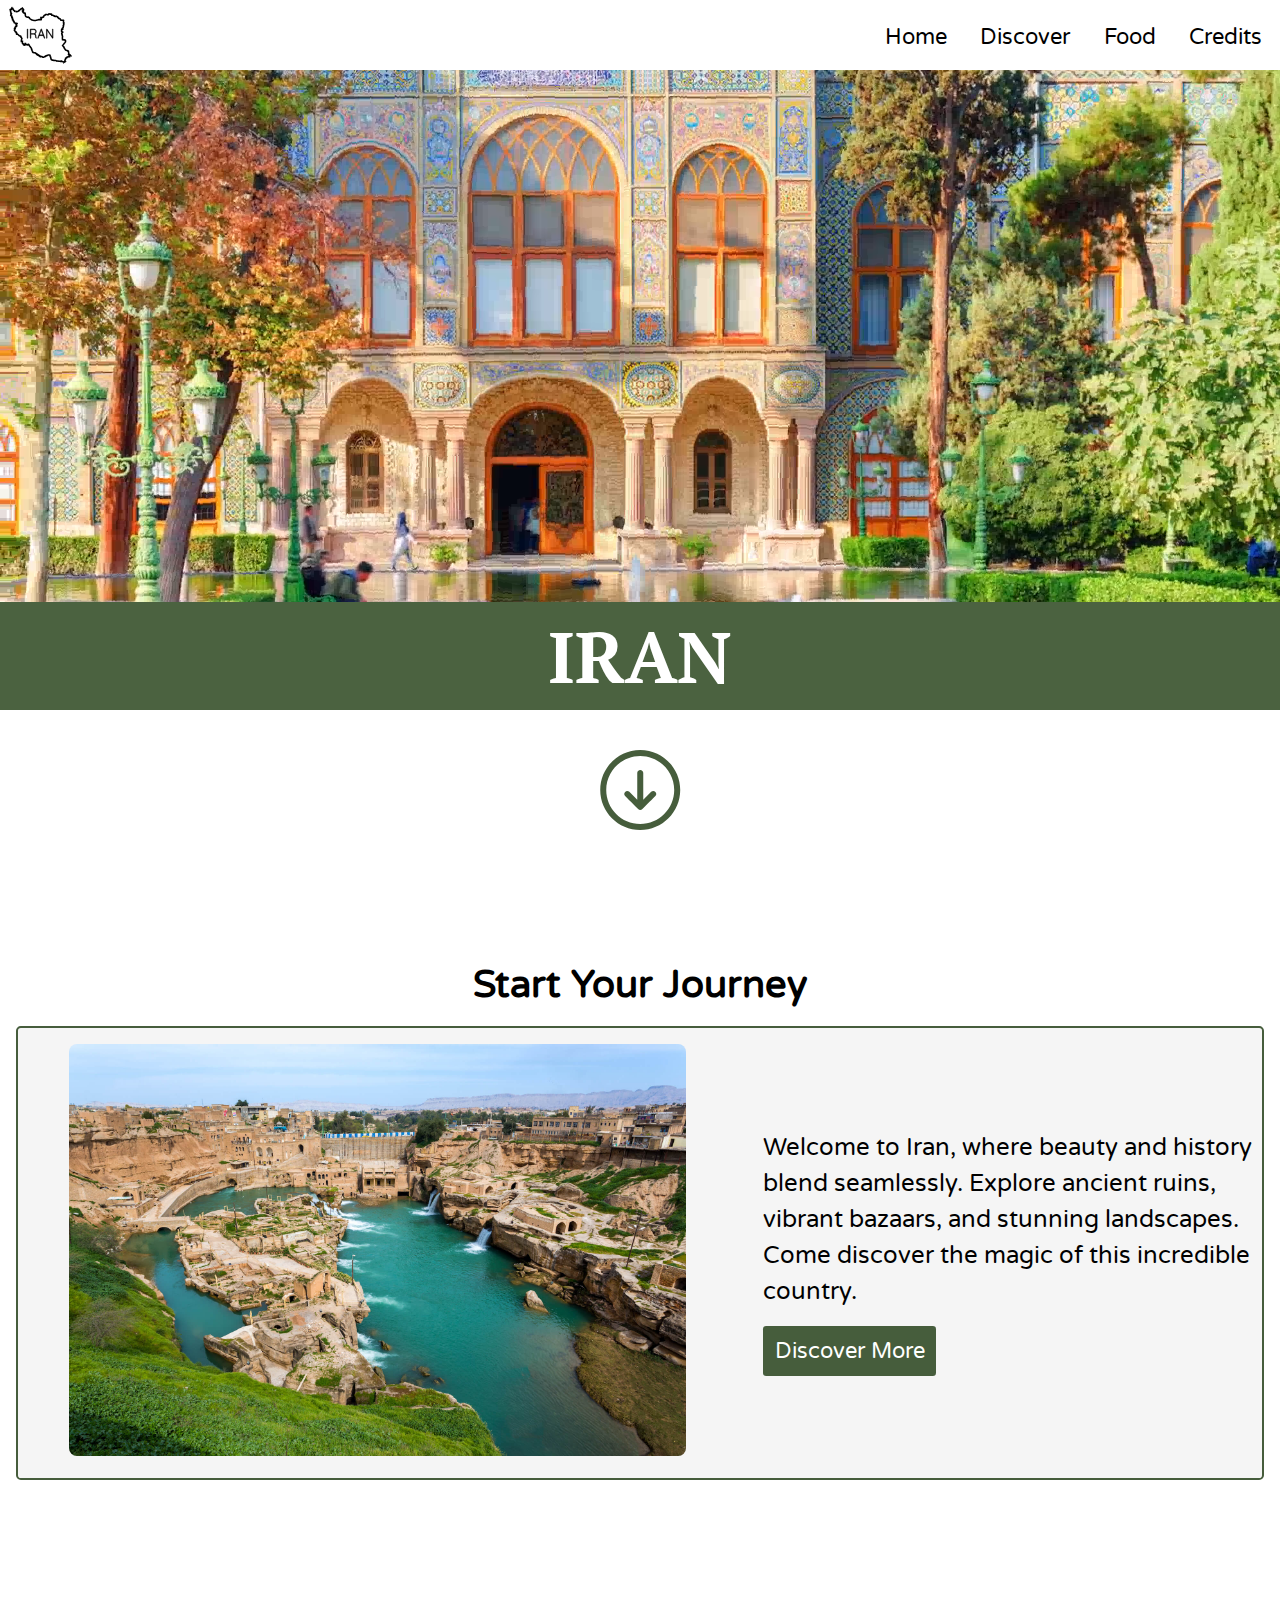
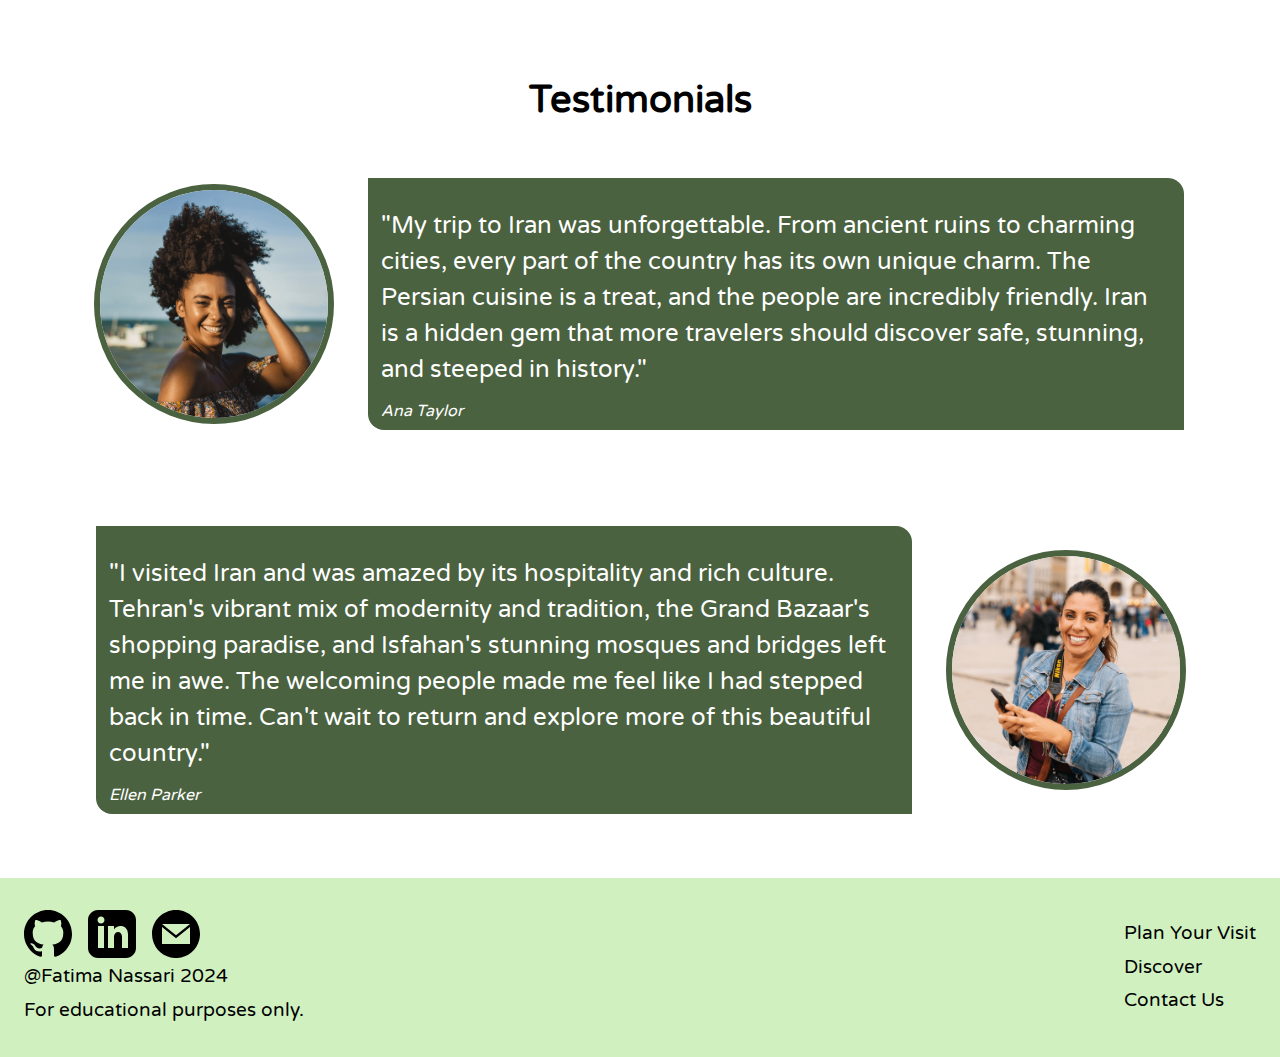
==== commit 2af635c5: "Muted the video" ====
--- a/index.html
+++ b/index.html
@@ -3,6 +3,10 @@
     <head>
         <meta charset="UTF-8" />
         <meta name="viewport" content="width=device-width, initial-scale=1.0" />
+        <meta
+            name="description"
+            content="An informative Website before travelling to Iran to find out more about the destinations, cuisines and more"
+        />
         <link rel="preconnect" href="https://fonts.googleapis.com" />
         <link rel="preconnect" href="https://fonts.gstatic.com" crossorigin />
         <link
@@ -75,8 +79,14 @@
         <main id="site-main">
             <section class="hero hero-section">
                 <div>
-                    <h1>IRAN</h1>
-                    <video loop autoplay class="hero-media hero-video">
+                    <h1>iran</h1>
+                    <video
+                        loop
+                        autoplay
+                        playsinline
+                        muted
+                        class="hero-media hero-video"
+                    >
                         <source type="video/mp4" src="media/hero-video.mp4" />
                     </video>
                 </div>
@@ -98,7 +108,7 @@
             </section>
 
             <section class="summary-section" id="summary-section">
-                <h2>Start Your Journey</h2>
+                <h2>start your journey</h2>
                 <article class="introduction">
                     <figure>
                         <img
@@ -119,8 +129,9 @@
             </section>
 
             <section class="testimonial-section">
-                <h2>Testimonials</h2>
+                <h2>testimonials</h2>
                 <article>
+                    <h3>first testimonial about iran</h3>
                     <img
                         src="media/happy-tourist-near-sea-resized.png"
                         alt="A happy girl with curly black hair near the sea"
@@ -138,6 +149,7 @@
                     </blockquote>
                 </article>
                 <article class="second-testimonial">
+                    <h3>second testimonial about iran</h3>
                     <img
                         src="media/smiling-woman-resized.png"
                         alt="Smiling woman holding her phone"
--- a/styles/general.css
+++ b/styles/general.css
@@ -9,6 +9,15 @@
 body {
     font-family: "Varela Round", sans-serif;
     line-height: 1.5;
+}
+
+h1,
+h2,
+h3,
+h4,
+h5,
+h6 {
+    text-transform: capitalize;
 }
 
 h1 {
--- a/styles/style.css
+++ b/styles/style.css
@@ -1,22 +1,5 @@
 /* index.html
  -------------------------------------------------------*/
-
-/* ---------------------general styles----------------- */
-body {
-}
-
-h1 {
-}
-
-p {
-}
-
-li {
-}
-
-/* --------------------------Links------------------------ */
-a {
-}
 
 /* ---------------------------Main------------------------- */
 
@@ -33,6 +16,7 @@
     object-fit: cover;
 }
 .hero-section h1 {
+    text-transform: uppercase;
     margin: 0;
     color: white;
     position: absolute;
@@ -51,7 +35,7 @@
     width: 30%;
     margin: 2rem auto 3rem;
     text-align: center;
-    transition: all 0.5 ease-in-out;
+    transition: all 0.5s ease-in-out;
     color: #4b6240;
 }
 
@@ -173,6 +157,10 @@
     padding: 1rem 0;
     border-radius: 1rem;
     margin: 1rem auto;
+}
+
+.testimonial-section h3 {
+    display: none;
 }
 
 .testimonial-section img {
@@ -331,11 +319,22 @@
     margin-bottom: 0;
 }
 
-/* food.html
- ------------------------------------------------------------*/
-/* ---------------------------Main------------------------- */
-
-/* ------------------Hero-Section----------------- */
+.submit-button input {
+    background-color: #4b6240;
+    border: none;
+    border-radius: 0.7rem;
+    padding: 0.5rem 1rem;
+    color: white;
+}
+
+@media (min-width: 50em) {
+    .submit-button input {
+        padding: 1rem 2rem;
+        width: 12rem;
+    }
+}
+
+/* food.html ------------------------------------------------------------*/ /* ---------------------------Main------------------------- */ /* ------------------Hero-Section----------------- */
 .food-img {
     max-height: 25rem;
     width: 100%;
